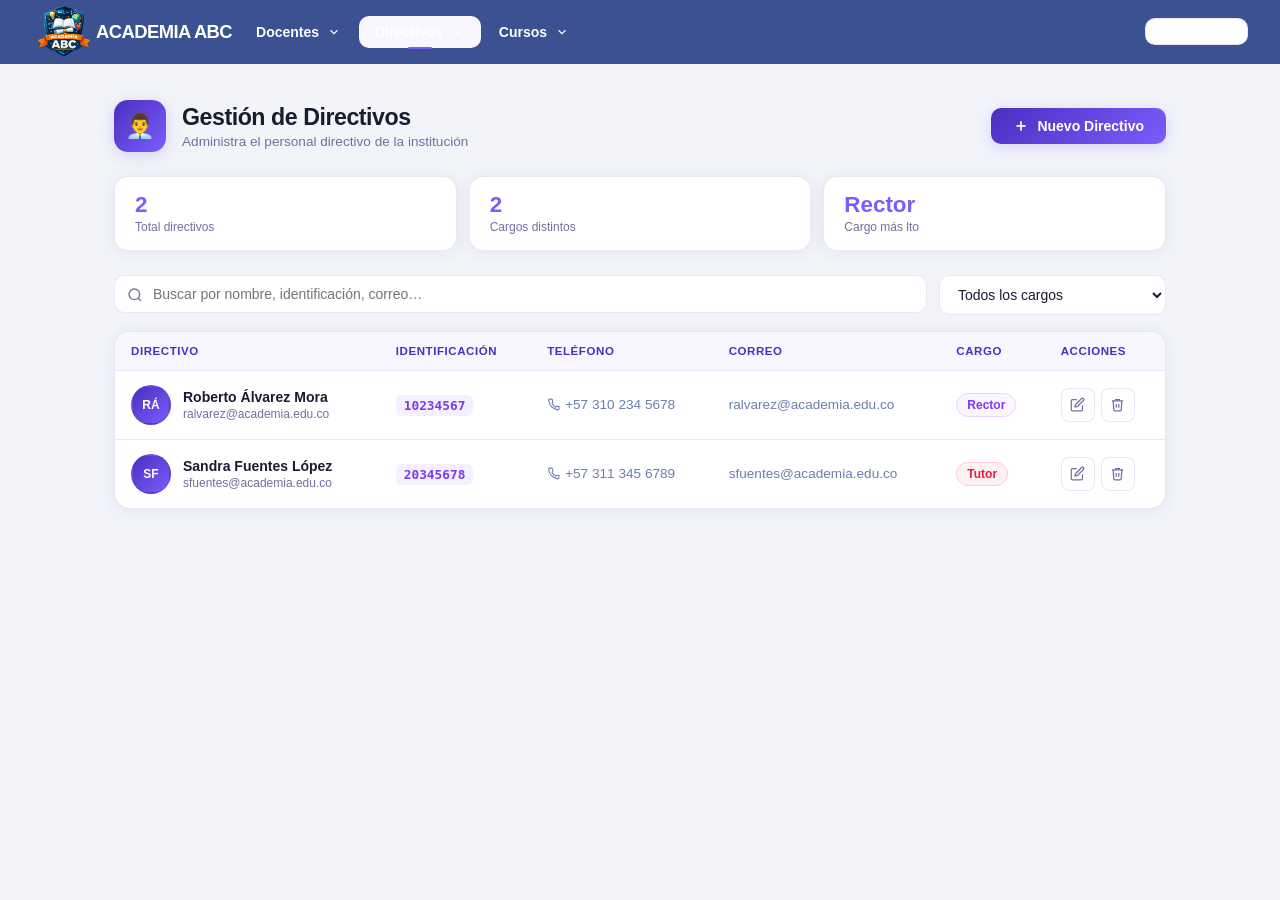
==== pages/directivos.html @ cacad622 "feat: :sparkles: Mejoras" ====
<!DOCTYPE html>
<html lang="es">
<head>
    <meta charset="UTF-8">
    <meta name="viewport" content="width=device-width, initial-scale=1.0">
    <title>Gestión de Directivos · Academia ABC</title>
    <link rel="stylesheet" href="../styles/menu.css">
    <link rel="stylesheet" href="../styles/directivos.css">
</head>
<body>

<div class="backdrop" id="backdrop"></div>

<nav>
    <a class="nav-brand" href="#">
        <img src="../media/logo.png">
        <div class="logo-icon">ACADEMIA ABC</div>
    </a>
    <div class="nav-links">
        <div class="dropdown-wrapper">
            <button class="nav-link" id="btn-docentes" onclick="toggleDropdown('docentes')">
                Docentes
                <svg class="chevron" width="14" height="14" fill="none" stroke="currentColor" stroke-width="2" viewBox="0 0 24 24"><polyline points="6 9 12 15 18 9"/></svg>
            </button>
            <div class="dropdown" id="dropdown-docentes">
                <div class="dropdown-header">Docentes</div>
                <a class="dropdown-item" href="docentes.html">
                    <div class="item-icon ic-blue">👨‍🏫</div>
                    <div><div class="item-label">Gestión docentes</div><div class="item-sub">Crear, editar, eliminar</div></div>
                </a>
            </div>
        </div>
        <div class="dropdown-wrapper">
            <button class="nav-link active" id="btn-directivos" onclick="toggleDropdown('directivos')">
                Directivos
                <svg class="chevron" width="14" height="14" fill="none" stroke="currentColor" stroke-width="2" viewBox="0 0 24 24"><polyline points="6 9 12 15 18 9"/></svg>
            </button>
            <div class="dropdown" id="dropdown-directivos">
                <div class="dropdown-header">Directivos</div>
                <a class="dropdown-item" href="directivos.html">
                    <div class="item-icon ic-purple">👨‍💼</div>
                    <div><div class="item-label">Gestión directivos</div><div class="item-sub">Crear, editar, eliminar</div></div>
                </a>
            </div>
        </div>
        <div class="dropdown-wrapper">
            <button class="nav-link" id="btn-cursos" onclick="toggleDropdown('cursos')">
                Cursos
                <svg class="chevron" width="14" height="14" fill="none" stroke="currentColor" stroke-width="2" viewBox="0 0 24 24"><polyline points="6 9 12 15 18 9"/></svg>
            </button>
            <div class="dropdown" id="dropdown-cursos">
                <div class="dropdown-header">Opciones</div>
                <a class="dropdown-item" href="#"><div class="item-icon ic-blue"></div><div><div class="item-label">Explorar cursos</div><div class="item-sub">Todos los disponibles</div></div></a>
                <a class="dropdown-item" href="#"><div class="item-icon ic-green"></div><div><div class="item-label">Matriculados</div><div class="item-sub">5 cursos activos</div></div></a>
                <a class="dropdown-item" href="#"><div class="item-icon ic-purple"></div><div><div class="item-label">Editar</div><div class="item-sub">Editor de cursos</div></div></a>
            </div>
        </div>
    </div>
    <div class="dropdown-wrapper">
        <button class="avatar-btn" id="btn-perfil" onclick="toggleDropdown('perfil')">
            <span class="avatar-name">Jhon Doe</span>
            <svg class="chevron" width="14" height="14" fill="none" stroke="currentColor" stroke-width="2" viewBox="0 0 24 24"><polyline points="6 9 12 15 18 9"/></svg>
        </button>
        <div class="dropdown dropdown-right" id="dropdown-perfil">
            <div class="dropdown-header">Mi cuenta</div>
            <a class="dropdown-item" href="perfil.html">
                <div class="item-icon ic-blue">👤</div>
                <div><div class="item-label">Mi perfil</div><div class="item-sub">Datos personales</div></div>
            </a>
            <div class="dropdown-divider"></div>
            <a class="dropdown-item" href="#"><div><div class="item-label item-danger">Cerrar sesión</div></div></a>
        </div>
    </div>
</nav>

<!-- contenido de la pagina -->
<div class="page-wrapper">

    <!-- Encabezado -->
    <div class="page-header">
        <div class="page-header-left">
            <div class="page-header-icon">👨‍💼</div>
            <div>
                <h1>Gestión de Directivos</h1>
                <p>Administra el personal directivo de la institución</p>
            </div>
        </div>
        <button class="btn-primary" onclick="openModal()">
            <svg width="16" height="16" fill="none" stroke="currentColor" stroke-width="2.5" viewBox="0 0 24 24"><line x1="12" y1="5" x2="12" y2="19"/><line x1="5" y1="12" x2="19" y2="12"/></svg>
            Nuevo Directivo
        </button>
    </div>

    <!-- estado actual -->
    <div class="stats-row">
        <div class="stat-card">
            <div class="stat-info">
                <span class="stat-value" id="stat-total">0</span>
                <span class="stat-label">Total directivos</span>
            </div>
        </div>
        <div class="stat-card">
            <div class="stat-info">
                <span class="stat-value" id="stat-cargos">0</span>
                <span class="stat-label">Cargos distintos</span>
            </div>
        </div>
        <div class="stat-card">
            <div class="stat-info">
                <span class="stat-value" id="stat-top">—</span>
                <span class="stat-label">Cargo más lto</span>
            </div>
        </div>
    </div>

    <!-- Barra de búsqueda y filtro -->
    <div class="toolbar">
        <div class="search-wrapper">
            <svg class="search-icon" width="16" height="16" fill="none" stroke="currentColor" stroke-width="2" viewBox="0 0 24 24"><circle cx="11" cy="11" r="8"/><path d="m21 21-4.35-4.35"/></svg>
            <input type="text" id="search-input" placeholder="Buscar por nombre, identificación, correo…" oninput="renderTable()">
        </div>
        <div class="filter-group">
            <select id="filter-cargo" onchange="renderTable()">
                <option value="">Todos los cargos</option>
                <option>Rector</option>
                <option>Coordinador Académico</option>
                <option>Coordinador de Convivencia</option>
                <option>Secretario Académico</option>
                <option>Tesorero</option>
                <option>Psicólogo</option>
                <option>Orientador</option>
            </select>
        </div>
    </div>

    <!-- Tabla -->
    <div class="table-card">
        <div class="table-wrapper">
            <table id="directivos-table">
                <thead>
                    <tr>
                        <th>Directivo</th>
                        <th>Identificación</th>
                        <th>Teléfono</th>
                        <th>Correo</th>
                        <th>Cargo</th>
                        <th>Acciones</th>
                    </tr>
                </thead>
                <tbody id="table-body"></tbody>
            </table>
        </div>
        <div class="table-empty" id="table-empty" style="display:none;">
            <div class="empty-icon">🔍</div>
            <p>No se encontraron directivos</p>
            <span>Intenta cambiar los filtros o agrega un nuevo directivo</span>
        </div>
    </div>

</div>

<!-- ── MODAL CREAR / EDITAR ── -->
<div class="modal-overlay" id="modal-overlay" onclick="handleOverlayClick(event)">
    <div class="modal" id="modal">
        <div class="modal-header">
            <div class="modal-title">
                <div class="modal-icon" id="modal-icon">➕</div>
                <div>
                    <h2 id="modal-heading">Nuevo Directivo</h2>
                    <p id="modal-subheading">Completa los datos para registrar un directivo</p>
                </div>
            </div>
            <button class="modal-close" onclick="closeModal()">
                <svg width="18" height="18" fill="none" stroke="currentColor" stroke-width="2.5" viewBox="0 0 24 24"><line x1="18" y1="6" x2="6" y2="18"/><line x1="6" y1="6" x2="18" y2="18"/></svg>
            </button>
        </div>

        <form id="directivo-form" onsubmit="handleSubmit(event)">
            <input type="hidden" id="edit-id">

            <!-- Preview de avatar -->
            <div class="avatar-preview-row">
                <div class="dir-avatar-lg" id="avatar-preview">
                    <span id="avatar-initials">?</span>
                </div>
                <div class="avatar-preview-info">
                    <strong id="preview-nombre">Nombre completo</strong>
                    <p id="preview-cargo">Cargo no definido</p>
                </div>
            </div>

            <div class="form-grid">
                <div class="field-group">
                    <label for="f-identificacion">Identificación <span class="required">*</span></label>
                    <div class="input-wrapper">
                        <svg class="input-icon" width="15" height="15" fill="none" stroke="currentColor" stroke-width="2" viewBox="0 0 24 24"><rect x="2" y="5" width="20" height="14" rx="2"/><path d="M8 10h.01M8 14h.01M12 10h4M12 14h4"/></svg>
                        <input type="text" id="f-identificacion" name="identificacion" placeholder="Ej: 1098765432" required>
                    </div>
                </div>
                <div class="field-group">
                    <label for="f-telefono">Teléfono <span class="required">*</span></label>
                    <div class="input-wrapper">
                        <svg class="input-icon" width="15" height="15" fill="none" stroke="currentColor" stroke-width="2" viewBox="0 0 24 24"><path d="M22 16.92v3a2 2 0 01-2.18 2A19.86 19.86 0 013.08 4.18 2 2 0 015 2h3a2 2 0 012 1.72c.13.96.36 1.9.7 2.81a2 2 0 01-.45 2.11L9.09 9.91a16 16 0 006.99 7l1.27-1.27a2 2 0 012.11-.45c.91.34 1.85.57 2.81.7A2 2 0 0122 16.92z"/></svg>
                        <input type="text" id="f-telefono" name="telefono" placeholder="Ej: +57 300 000 0000" required>
                    </div>
                </div>
                <div class="field-group">
                    <label for="f-nombres">Nombres <span class="required">*</span></label>
                    <div class="input-wrapper">
                        <svg class="input-icon" width="15" height="15" fill="none" stroke="currentColor" stroke-width="2" viewBox="0 0 24 24"><circle cx="12" cy="8" r="4"/><path d="M4 20c0-4 3.6-7 8-7s8 3 8 7"/></svg>
                        <input type="text" id="f-nombres" name="nombres" placeholder="Ej: Carlos Andrés" required oninput="updatePreview()">
                    </div>
                </div>
                <div class="field-group">
                    <label for="f-apellidos">Apellidos <span class="required">*</span></label>
                    <div class="input-wrapper">
                        <svg class="input-icon" width="15" height="15" fill="none" stroke="currentColor" stroke-width="2" viewBox="0 0 24 24"><circle cx="12" cy="8" r="4"/><path d="M4 20c0-4 3.6-7 8-7s8 3 8 7"/></svg>
                        <input type="text" id="f-apellidos" name="apellidos" placeholder="Ej: Mejía Vargas" required oninput="updatePreview()">
                    </div>
                </div>
                <div class="field-group field-full">
                    <label for="f-email">Correo electrónico <span class="required">*</span></label>
                    <div class="input-wrapper">
                        <svg class="input-icon" width="15" height="15" fill="none" stroke="currentColor" stroke-width="2" viewBox="0 0 24 24"><rect x="2" y="4" width="20" height="16" rx="2"/><path d="m2 7 10 7 10-7"/></svg>
                        <input type="email" id="f-email" name="email" placeholder="Ej: directivo@academia.edu.co" required>
                    </div>
                </div>
                <div class="field-group field-full">
                    <label for="f-cargo">Cargo <span class="required">*</span></label>
                    <div class="input-wrapper">
                        <svg class="input-icon" width="15" height="15" fill="none" stroke="currentColor" stroke-width="2" viewBox="0 0 24 24"><rect x="2" y="7" width="20" height="14" rx="2"/><path d="M16 7V5a2 2 0 00-2-2h-4a2 2 0 00-2 2v2"/></svg>
                        <select id="f-cargo" name="cargo" required onchange="updatePreview()">
                            <option value="">Selecciona un cargo</option>
                            <option>Rector</option>
                            <option>Fundador</option>
                            <option>Lider de area</option>
                            <option>Psicólogo</option>
                            <option>Tutor</option>
                        </select>
                    </div>
                </div>
            </div>

            <div class="modal-actions">
                <button type="button" class="btn-secondary" onclick="closeModal()">Cancelar</button>
                <button type="submit" class="btn-primary">
                    <svg width="15" height="15" fill="none" stroke="currentColor" stroke-width="2.5" viewBox="0 0 24 24"><polyline points="20 6 9 17 4 12"/></svg>
                    <span id="submit-label">Guardar directivo</span>
                </button>
            </div>
        </form>
    </div>
</div>

<div class="modal-overlay" id="confirm-overlay" onclick="handleConfirmOverlay(event)">
    <div class="modal modal-sm">
        <div class="confirm-icon">🗑️</div>
        <h3>¿Eliminar directivo?</h3>
        <p id="confirm-text">Esta acción no se puede deshacer.</p>
        <div class="modal-actions" style="justify-content:center; padding:0;">
            <button class="btn-secondary" onclick="closeConfirm()">Cancelar</button>
            <button class="btn-danger" id="confirm-delete-btn">Eliminar</button>
        </div>
    </div>
</div>

<div class="toast" id="toast"></div>

<script src="../scripts/directivos.js"></script>
</body>
</html>
---- styles/menu.css ----
*, *::before, *::after { box-sizing: border-box; margin: 0; padding: 0; }

:root {
  --bg: #f4f5f8;
  --surface: #3858ad;
  --surface2: #2a459c;
  --border: rgba(0, 0, 0, 0.07);
  --accent: #000000;
  --accent2: #5b5fe8;
  --green: #22d99b;
  --text: #000000;
  --muted: #000000;
  --radius: 14px;
}

body {
  font-family: 'DM Sans', sans-serif;
  background: var(--bg);
  color: var(--text);
  min-height: 100vh;
  overflow-x: hidden;
  font-weight: bold;
}

/* ── NAV ── */
nav {
  position: fixed;
  top: 0; left: 0; right: 0;
  z-index: 100;
  background: rgba(28, 52, 126, 0.85);
  backdrop-filter: blur(20px) saturate(1.4);
  border-bottom: 1px solid var(--border);
  height: 64px;
  display: flex;
  align-items: center;
  padding: 0 32px;
  gap: 8px;

}

.nav-brand {
  font-family: 'Sora', sans-serif;
  font-weight: 700;
  font-size: 1.15rem;
  letter-spacing: -0.03em;
  margin-right: 24px;
  margin: 0;
  padding: 0;
  display: flex;
  align-items: center;
  text-decoration: none;
  color: white;
  height: 32px;
}

.logo-icon{
    font-family: 'Sora', sans-serif;
    font-weight: 700;
    font-size: 1.15rem;
    letter-spacing: -0.03em;
    margin-right: 24px;
    margin: 0;
    padding: 0;
    display: flex;
    align-items: center;
    text-decoration: none;
    color: white;
    height: 32px;
}


img{
    margin: 0;
    width: 64px; 
    height: 64px;
}

.nav-links {
  display: flex;
  align-items: center;
  gap: 2px;
  flex: 1;
  
}

.nav-link {
  position: relative;
  display: flex;
  align-items: center;
  gap: 8px;
  padding: 8px 16px;
  border-radius: 10px;
  color: white;
  font-size: 0.875rem;
  font-weight: 500;
  cursor: pointer;
  transition: color 0.2s, background 0.2s;
  border: none;
  background: transparent;
  font-family: inherit;
  font-weight: bold;
  white-space: nowrap;
  text-decoration: none;
}

.nav-link svg { flex-shrink: 0; transition: transform 0.2s; }
.nav-link:hover {   color: white;; background: var(--surface2); }
.nav-link.active {   color: white;; background: var(--surface2); }

.nav-link.active::after {
  content: '';
  position: absolute;
  bottom: -1px; left: 50%; transform: translateX(-50%);
  width: 24px; height: 2px;
  background: var(--accent);
  border-radius: 2px;
}

.nav-link .chevron {
  width: 14px; height: 14px;
  transition: transform 0.25s cubic-bezier(.4,0,.2,1);
}
.nav-link.open .chevron { transform: rotate(180deg); }

/* ── DROPDOWN ── */
.dropdown-wrapper {
  position: relative;

}

.dropdown {
  position: absolute;
  top: calc(100% + 12px);
  left: 50%;
  transform: translateX(-50%) translateY(-8px);
  width: 260px;
  background: var(--surface);
  border: 1px solid var(--border);
  border-radius: var(--radius);
  padding: 8px;
  opacity: 0;
  pointer-events: none;
  transition: opacity 0.2s, transform 0.2s cubic-bezier(.4,0,.2,1);
  box-shadow: 0 24px 60px rgba(0,0,0,0.5);
}

.dropdown.dropdown-right {
  left: auto;
  right: 0;
  transform: translateY(-8px);
}

.dropdown.open {
  opacity: 1;
  pointer-events: all;
  transform: translateX(-50%) translateY(0);
}

.dropdown.dropdown-right.open {
  transform: translateY(0);
}

.dropdown-header {
  font-family: 'Sora', sans-serif;
  font-size: 0.65rem;
  font-weight: 600;
  text-transform: uppercase;
  letter-spacing: 0.1em;
  color: white;
  padding: 6px 12px 4px;
}

.dropdown-item {
  display: flex;
  align-items: center;
  gap: 12px;
  padding: 10px 12px;
  border-radius: 9px;
  cursor: pointer;
  transition: background 0.15s;
  text-decoration: none;
  color: white;
}

.dropdown-item:hover { background: var(--surface2); }

.dropdown-item .item-icon {
  width: 34px; height: 34px;
  border-radius: 9px;
  display: flex; align-items: center; justify-content: center;
  font-size: 1rem;
  flex-shrink: 0;
}

.dropdown-item .item-label { font-size: 0.875rem; font-weight: 500; }
.dropdown-item .item-sub { font-size: 0.75rem;   color: white; margin-top: 1px; }
.dropdown-item .item-danger { color: #ff7070; }

.dropdown-divider { height: 1px; background: var(--border); margin: 6px 0; }

/* Icon background colors */
.ic-blue   { background: rgba(61,142,248,0.15);    color: white;; }
.ic-green  { background: rgba(34,217,155,0.15);  color: var(--green); }
.ic-purple { background: rgba(91,95,232,0.15);   color: #8b8ff0; }
.ic-orange { background: rgba(255,165,50,0.15);  color: #ffa632; }
.ic-red    { background: rgba(255,80,80,0.12);   color: #ff5050; }

/* ── RIGHT SIDE NAV ── */
.nav-right {
  display: flex;
  align-items: center;
  gap: 8px;
  margin-left: auto;
}

.nav-icon-btn {
  width: 38px; height: 38px;
  border-radius: 10px;
  border: 1px solid var(--border);
  background: var(--surface);
  color: white;
  display: flex; align-items: center; justify-content: center;
  cursor: pointer;
  transition: color 0.2s, background 0.2s, border-color 0.2s;
  position: relative;
}

.nav-icon-btn:hover {
  color: white;
  background: var(--surface2);
  border-color: rgba(255,255,255,0.12);
}

.nav-icon-btn .badge {
  position: absolute; top: 6px; right: 6px;
  width: 7px; height: 7px;
  background: var(--accent);
  border-radius: 50%;
  border: 1.5px solid var(--bg);
}

.avatar-btn {
  display: flex; align-items: center; gap: 10px;
  padding: 5px 12px 5px 5px;
  border-radius: 10px;
  border: 1px solid var(--border);
  background: var(--surface);
  cursor: pointer;
  transition: background 0.2s, border-color 0.2s;
  color: white;
  
}

.avatar-btn:hover {
  background: var(--surface2);
  border-color: rgba(255,255,255,0.12);
}

.avatar {
  width: 30px; height: 30px;
  border-radius: 8px;
  background: linear-gradient(135deg, var(--accent), var(--accent2));
  display: flex; align-items: center; justify-content: center;
  font-family: 'Sora', sans-serif;
  font-weight: 700;
  font-size: 0.7rem;
  color: #fff;
  
}

.avatar-name { font-size: 0.82rem;   font-weight: bold; }

.avatar-btn .chevron {
  width: 14px; height: 14px;
  transition: transform 0.25s cubic-bezier(.4,0,.2,1);
}
.avatar-btn.open .chevron { transform: rotate(180deg); }

/* ── MAIN CONTENT ── */
main {
  padding-top: 64px;
  min-height: 100vh;
  display: flex;
  flex-direction: column;
  align-items: center;
  justify-content: center;
  gap: 20px;
}

.hero {
  text-align: center;
  padding: 60px 24px;
  max-width: 600px;
}

.hero h1 {
  font-family: 'Sora', sans-serif;
  font-size: clamp(2rem, 5vw, 3rem);
  font-weight: 700;
  letter-spacing: -0.04em;
  line-height: 1.15;
  margin-bottom: 16px;
}

.hero h1 span { color: var(--accent); }
.hero p { color: var(--muted); font-size: 1rem; line-height: 1.7; }

.cards {
  display: flex; gap: 16px; flex-wrap: wrap; justify-content: center;
  padding: 0 24px;
}

.card {
  background: var(--surface);
  border: 1px solid var(--border);
  border-radius: var(--radius);
  padding: 24px;
  width: 200px;
  text-align: center;
  transition: transform 0.2s, border-color 0.2s;
}

.card:hover {
  transform: translateY(-4px);
  border-color: rgba(61,142,248,0.3);
}

.card .card-icon { font-size: 2rem; margin-bottom: 12px; }
.card .card-label { font-size: 0.82rem; color: var(--muted); margin-bottom: 4px; }
.card .card-value {
  font-family: 'Sora', sans-serif;
  font-size: 1.6rem;
  font-weight: 700;
  color: var(--accent);
}

/* Backdrop */
.backdrop {
  position: fixed; inset: 0; z-index: 99;
  display: none;
}
.backdrop.active { display: block; }
/* ── TARJETA BIENVENIDA ── */
.welcome-card {
  display: flex;
  align-items: center;
  gap: 20px;
  background: var(--surface);
  border: 1px solid rgba(255,255,255,0.12);
  border-radius: var(--radius);
  padding: 24px 32px;
  max-width: 560px;
  width: 100%;
  box-shadow: 0 8px 32px rgba(28,52,126,0.25);
  transition: transform 0.2s, box-shadow 0.2s;
}

.welcome-card:hover {
  transform: translateY(-3px);
  box-shadow: 0 14px 40px rgba(28,52,126,0.35);
}

.welcome-card-icon {
  font-size: 2.4rem;
  flex-shrink: 0;
}

.welcome-card-body h2 {
  font-family: 'Sora', sans-serif;
  font-size: 1rem;
  font-weight: 700;
  color: white;
  line-height: 1.4;
  margin-bottom: 6px;
}

.welcome-card-body h2 span {
  color: #a5c0ff;
}

.welcome-card-body p {
  font-size: 0.85rem;
  color: rgba(255,255,255,0.65);
  font-weight: 400;
  margin: 0;
}

.welcome-card-body p b {
  color: #a5c0ff;
  font-weight: 700;
}
---- styles/directivos.css ----
:root {
    --primary:        #1C3480;
    --primary-light:  #3858ad;
    --primary-lighter:#eef1fb;
    --accent:         #7C5CFC;
    --accent-dark:    #4a2fc0;
    --accent-glow:    rgba(124,92,252,0.22);
    --danger:         #ef4444;
    --danger-light:   #fef2f2;
    --danger-glow:    rgba(239,68,68,0.2);
    --bg:             #f2f4fa;
    --surface:        #ffffff;
    --surface2:       #f8f7ff;
    --border:         rgba(90,70,180,0.12);
    --border-focus:   #7C5CFC;
    --text:           #1a1a30;
    --text-muted:     #7070a0;
    --radius:         16px;
    --shadow:         0 2px 16px rgba(60,40,140,0.08);
    --shadow-lg:      0 8px 40px rgba(60,40,140,0.14);
}

body {
    font-family: 'DM Sans', 'Segoe UI', sans-serif;
    background: var(--bg);
    color: var(--text);
    margin: 0;
    padding: 0;
    padding-top: 64px;
    font-weight: 400;
}

* { box-sizing: border-box; }

/* la pagina en si*/
.page-wrapper {
    max-width: 1100px;
    margin: 0 auto;
    padding: 36px 24px 64px;
}

/* el encabezado  */
.page-header {
    display: flex;
    align-items: center;
    justify-content: space-between;
    margin-bottom: 24px;
    gap: 16px;
    flex-wrap: wrap;
}

.page-header-left { display: flex; align-items: center; gap: 16px; }

.page-header-icon {
    width: 52px;
    height: 52px;
    border-radius: 14px;
    background: linear-gradient(135deg, var(--accent-dark) 0%, var(--accent) 100%);
    display: flex;
    align-items: center;
    justify-content: center;
    font-size: 1.5rem;
    box-shadow: 0 4px 16px var(--accent-glow);
    flex-shrink: 0;
}

.page-header h1 {
    font-family: 'Sora', sans-serif;
    font-size: 1.45rem;
    font-weight: 700;
    color: var(--text);
    margin: 0 0 3px;
    letter-spacing: -0.02em;
}

.page-header p { color: var(--text-muted); font-size: 0.85rem; margin: 0; }

/* el diseño de los estatus */
.stats-row {
    display: grid;
    grid-template-columns: repeat(3, 1fr);
    gap: 12px;
    margin-bottom: 24px;
}

.stat-card {
    background: var(--surface);
    border: 1px solid var(--border);
    border-radius: 14px;
    padding: 16px 20px;
    display: flex;
    align-items: center;
    gap: 14px;
    box-shadow: var(--shadow);
    transition: transform 0.2s, box-shadow 0.2s;
}

.stat-card:hover { transform: translateY(-2px); box-shadow: var(--shadow-lg); }
.stat-icon  { font-size: 1.5rem; flex-shrink: 0; }
.stat-info  { display: flex; flex-direction: column; }

.stat-value {
    font-family: 'Sora', sans-serif;
    font-size: 1.4rem;
    font-weight: 700;
    color: var(--accent);
    line-height: 1.1;
}

.stat-label { font-size: 0.75rem; color: var(--text-muted); font-weight: 500; margin-top: 2px; }

/* barrita de herramientas */
.toolbar { display: flex; gap: 12px; margin-bottom: 16px; flex-wrap: wrap; }

.search-wrapper { position: relative; flex: 1; min-width: 200px; }

.search-icon {
    position: absolute;
    left: 13px;
    top: 50%;
    transform: translateY(-50%);
    color: var(--text-muted);
    pointer-events: none;
}

.search-wrapper input {
    width: 100%;
    padding: 10px 14px 10px 38px;
    border: 1.5px solid var(--border);
    border-radius: 10px;
    background: var(--surface);
    color: var(--text);
    font-family: 'DM Sans', sans-serif;
    font-size: 0.875rem;
    outline: none;
    transition: border-color 0.2s, box-shadow 0.2s;
}

.search-wrapper input:focus {
    border-color: var(--border-focus);
    box-shadow: 0 0 0 3px var(--accent-glow);
}

.filter-group select {
    padding: 10px 14px;
    border: 1.5px solid var(--border);
    border-radius: 10px;
    background: var(--surface);
    color: var(--text);
    font-family: 'DM Sans', sans-serif;
    font-size: 0.875rem;
    font-weight: 500;
    cursor: pointer;
    outline: none;
    min-width: 200px;
    transition: border-color 0.2s, box-shadow 0.2s;
}

.filter-group select:focus {
    border-color: var(--border-focus);
    box-shadow: 0 0 0 3px var(--accent-glow);
}

/* tabla diseño */
.table-card {
    background: var(--surface);
    border: 1px solid var(--border);
    border-radius: var(--radius);
    box-shadow: var(--shadow);
    overflow: hidden;
}

.table-wrapper { overflow-x: auto; }

table { width: 100%; border-collapse: collapse; font-size: 0.875rem; }

thead tr { background: var(--surface2); border-bottom: 1.5px solid var(--border); }

thead th {
    padding: 13px 16px;
    text-align: left;
    font-size: 0.72rem;
    font-weight: 700;
    color: var(--accent-dark);
    text-transform: uppercase;
    letter-spacing: 0.05em;
    white-space: nowrap;
}

tbody tr { border-bottom: 1px solid var(--border); transition: background 0.15s; }
tbody tr:last-child { border-bottom: none; }
tbody tr:hover { background: var(--surface2); }
tbody td { padding: 14px 16px; color: var(--text); vertical-align: middle; }

/* avatar de los directivos*/
.dir-cell { display: flex; align-items: center; gap: 12px; }

.dir-avatar {
    width: 40px;
    height: 40px;
    border-radius: 50%;
    background: linear-gradient(135deg, var(--accent-dark) 0%, var(--accent) 100%);
    display: flex;
    align-items: center;
    justify-content: center;
    font-family: 'Sora', sans-serif;
    font-size: 0.75rem;
    font-weight: 700;
    color: white;
    flex-shrink: 0;
    border: 2px solid var(--border);
}

.dir-nombre { font-weight: 600; color: var(--text); line-height: 1.2; }
.dir-sub    { font-size: 0.75rem; color: var(--text-muted); font-weight: 400; margin-top: 1px; }

/* los colores que representan el cargo que se tiene */
.cargo-badge {
    display: inline-flex;
    align-items: center;
    padding: 4px 10px;
    border-radius: 99px;
    font-size: 0.75rem;
    font-weight: 600;
    white-space: nowrap;
}

.cargo-Rector                     { background: #faf5ff; color: #7c3aed; border: 1px solid #e9d5ff; }
.cargo-Fundador      { background: #eff6ff; color: #2563eb; border: 1px solid #bfdbfe; }
.cargo-Lider-de-area{ background: #fff7ed; color: #ea580c; border: 1px solid #fed7aa; }
.cargo-Psicólogo                  { background: #fdf4ff; color: #a21caf; border: 1px solid #f0abfc; }
.cargo-Tutor                   { background: #fff1f2; color: #e11d48; border: 1px solid #fecdd3; }
.cargo-default                    { background: #f5f0ff; color: #7c3aed; border: 1px solid #e9d5ff; }

/* diseño y color de los BUTTons */
.actions-cell { display: flex; gap: 6px; align-items: center; }

.btn-icon {
    width: 34px;
    height: 34px;
    border-radius: 8px;
    border: 1.5px solid var(--border);
    background: white;
    display: flex;
    align-items: center;
    justify-content: center;
    cursor: pointer;
    transition: background 0.15s, border-color 0.15s, transform 0.1s;
    color: var(--text-muted);
}

.btn-icon:hover { transform: translateY(-1px); }
.btn-icon.edit:hover   { background: var(--surface2); border-color: var(--accent); color: var(--accent); }
.btn-icon.delete:hover { background: var(--danger-light); border-color: var(--danger); color: var(--danger); }

/* ── ESTADO VACÍO ── */
.table-empty { padding: 60px 24px; text-align: center; }
.empty-icon  { font-size: 2.5rem; margin-bottom: 12px; }
.table-empty p { font-family: 'Sora', sans-serif; font-weight: 600; font-size: 1rem; color: var(--text); margin: 0 0 6px; }
.table-empty span { font-size: 0.85rem; color: var(--text-muted); }

/* ── BOTONES ── */
.btn-primary {
    display: inline-flex;
    align-items: center;
    gap: 8px;
    padding: 10px 22px;
    border-radius: 10px;
    border: none;
    background: linear-gradient(135deg, var(--accent-dark) 0%, var(--accent) 100%);
    color: white;
    font-family: 'DM Sans', sans-serif;
    font-size: 0.875rem;
    font-weight: 700;
    cursor: pointer;
    box-shadow: 0 4px 16px var(--accent-glow);
    transition: transform 0.15s, box-shadow 0.15s;
    white-space: nowrap;
}

.btn-primary:hover  { transform: translateY(-1px); box-shadow: 0 8px 24px var(--accent-glow); }
.btn-primary:active { transform: translateY(0); }

.btn-secondary {
    padding: 10px 22px;
    border-radius: 10px;
    border: 1.5px solid var(--border);
    background: white;
    color: var(--text-muted);
    font-family: 'DM Sans', sans-serif;
    font-size: 0.875rem;
    font-weight: 600;
    cursor: pointer;
    transition: background 0.2s, border-color 0.2s, color 0.2s;
}

.btn-secondary:hover { background: var(--surface2); border-color: var(--accent); color: var(--accent); }

.btn-danger {
    padding: 10px 22px;
    border-radius: 10px;
    border: none;
    background: var(--danger);
    color: white;
    font-family: 'DM Sans', sans-serif;
    font-size: 0.875rem;
    font-weight: 700;
    cursor: pointer;
    box-shadow: 0 4px 16px var(--danger-glow);
    transition: transform 0.15s, background 0.15s;
}

.btn-danger:hover { transform: translateY(-1px); background: #dc2626; }

/* ── MODAL ── */
.modal-overlay {
    position: fixed;
    inset: 0;
    background: rgba(10,8,40,0.55);
    backdrop-filter: blur(4px);
    z-index: 200;
    display: flex;
    align-items: center;
    justify-content: center;
    padding: 20px;
    opacity: 0;
    pointer-events: none;
    transition: opacity 0.25s;
}

.modal-overlay.open { opacity: 1; pointer-events: all; }

.modal {
    background: white;
    border-radius: var(--radius);
    box-shadow: 0 24px 80px rgba(10,8,40,0.28);
    width: 100%;
    max-width: 560px;
    max-height: 90vh;
    overflow-y: auto;
    transform: translateY(16px) scale(0.98);
    transition: transform 0.25s cubic-bezier(.4,0,.2,1);
}

.modal-overlay.open .modal { transform: translateY(0) scale(1); }

.modal-sm { max-width: 380px; padding: 32px 28px 28px; text-align: center; }
.modal-sm h3 { font-family: 'Sora', sans-serif; font-size: 1.1rem; font-weight: 700; color: var(--text); margin: 12px 0 8px; }
.modal-sm p  { color: var(--text-muted); font-size: 0.875rem; margin: 0 0 24px; }
.confirm-icon { font-size: 2.5rem; }

.modal-header {
    display: flex;
    align-items: center;
    justify-content: space-between;
    padding: 24px 28px 0;
    margin-bottom: 20px;
}

.modal-title { display: flex; align-items: center; gap: 14px; }

.modal-icon {
    width: 44px;
    height: 44px;
    border-radius: 12px;
    background: rgba(124,92,252,0.1);
    border: 1px solid rgba(124,92,252,0.2);
    display: flex;
    align-items: center;
    justify-content: center;
    font-size: 1.25rem;
    flex-shrink: 0;
}

.modal-header h2 { font-family: 'Sora', sans-serif; font-size: 1.05rem; font-weight: 700; color: var(--text); margin: 0 0 2px; }
.modal-header p  { font-size: 0.78rem; color: var(--text-muted); margin: 0; font-weight: 400; }

.modal-close {
    width: 34px;
    height: 34px;
    border-radius: 8px;
    border: 1.5px solid var(--border);
    background: white;
    display: flex;
    align-items: center;
    justify-content: center;
    cursor: pointer;
    color: var(--text-muted);
    transition: background 0.15s, color 0.15s;
    flex-shrink: 0;
}

.modal-close:hover { background: var(--danger-light); color: var(--danger); }

/* Avatar preview en modal */
.avatar-preview-row {
    display: flex;
    align-items: center;
    gap: 16px;
    padding: 0 28px 18px;
    border-bottom: 1px solid var(--border);
    margin-bottom: 20px;
}

.dir-avatar-lg {
    width: 60px;
    height: 60px;
    border-radius: 50%;
    background: linear-gradient(135deg, var(--accent-dark) 0%, var(--accent) 100%);
    display: flex;
    align-items: center;
    justify-content: center;
    font-family: 'Sora', sans-serif;
    font-size: 1.2rem;
    font-weight: 700;
    color: white;
    flex-shrink: 0;
    border: 3px solid rgba(124,92,252,0.2);
    box-shadow: 0 4px 16px var(--accent-glow);
}

.avatar-preview-info strong { display: block; font-size: 0.95rem; font-weight: 700; color: var(--text); margin-bottom: 3px; }
.avatar-preview-info p      { font-size: 0.8rem; color: var(--text-muted); margin: 0; font-weight: 400; }

/* Formulario */
form { padding: 0 28px; }

.form-grid { display: grid; grid-template-columns: 1fr 1fr; gap: 14px; }
.field-full { grid-column: 1 / -1; }
.field-group { display: flex; flex-direction: column; gap: 6px; }

.field-group label {
    font-size: 0.75rem;
    font-weight: 700;
    color: var(--text-muted);
    text-transform: uppercase;
    letter-spacing: 0.04em;
}

.required { color: var(--danger); }
.input-wrapper { position: relative; }

.input-icon {
    position: absolute;
    left: 11px;
    top: 50%;
    transform: translateY(-50%);
    color: var(--text-muted);
    pointer-events: none;
}

.input-wrapper input,
.input-wrapper select {
    width: 100%;
    padding: 10px 12px 10px 34px;
    border: 1.5px solid var(--border);
    border-radius: 10px;
    background: var(--surface2);
    color: var(--text);
    font-family: 'DM Sans', sans-serif;
    font-size: 0.875rem;
    font-weight: 500;
    outline: none;
    transition: border-color 0.2s, box-shadow 0.2s, background 0.2s;
    -webkit-appearance: none;
}

.input-wrapper input::placeholder { color: #b0b8d0; font-weight: 400; }

.input-wrapper input:focus,
.input-wrapper select:focus {
    border-color: var(--border-focus);
    background: white;
    box-shadow: 0 0 0 3px var(--accent-glow);
}

.modal-actions { display: flex; justify-content: flex-end; gap: 10px; padding: 20px 0 28px; }

/* ── TOAST ── */
.toast {
    position: fixed;
    bottom: 28px;
    right: 28px;
    padding: 12px 18px;
    border-radius: 12px;
    font-size: 0.875rem;
    font-weight: 600;
    display: flex;
    align-items: center;
    gap: 8px;
    box-shadow: 0 8px 32px rgba(0,0,0,0.18);
    opacity: 0;
    transform: translateY(12px);
    pointer-events: none;
    transition: opacity 0.3s, transform 0.3s;
    z-index: 9999;
    max-width: 320px;
}

.toast.show    { opacity: 1; transform: translateY(0); }
.toast.success { background: linear-gradient(135deg, var(--accent-dark), var(--accent)); color: white; }
.toast.error   { background: var(--danger); color: white; }

/*el responsive para que se adaapte a cambios que se hagan en la pagina */
@media (max-width: 768px) {
    .page-wrapper   { padding: 20px 14px 48px; }
    .stats-row      { grid-template-columns: 1fr 1fr; }
    .form-grid      { grid-template-columns: 1fr; }
    .field-full     { grid-column: 1; }
    .page-header    { flex-direction: column; align-items: flex-start; }
    .toolbar        { flex-direction: column; }
    .filter-group select { width: 100%; }
    form            { padding: 0 16px; }
    .modal-header   { padding: 20px 16px 0; }
    .avatar-preview-row { padding: 0 16px 16px; }
}
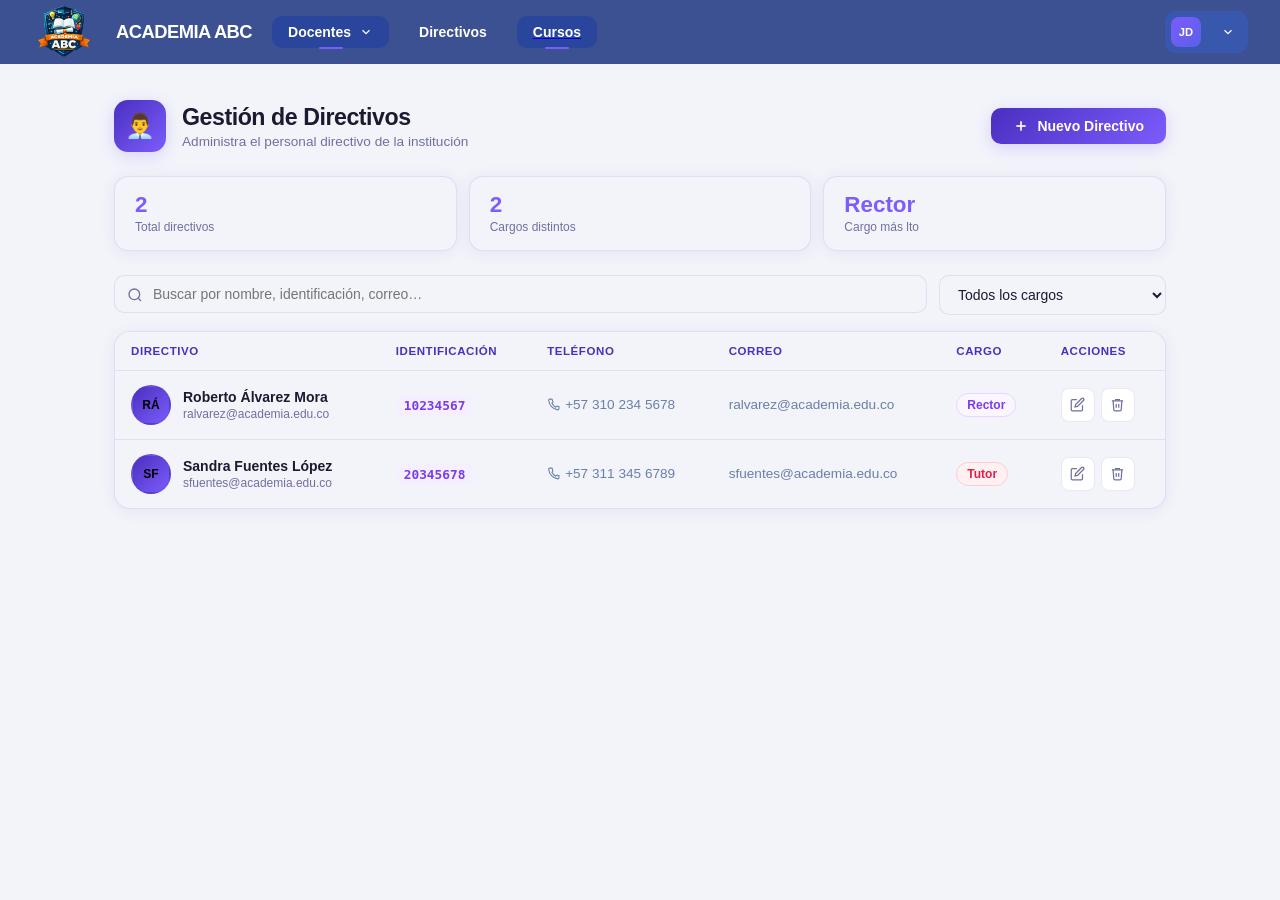
==== commit ab1ede4e: "feat: :sparkles: Se mejoro la logica final" ====
--- a/pages/directivos.html
+++ b/pages/directivos.html
@@ -12,66 +12,59 @@
 <div class="backdrop" id="backdrop"></div>
 
 <nav>
-    <a class="nav-brand" href="#">
-        <img src="../media/logo.png">
-        <div class="logo-icon">ACADEMIA ABC</div>
-    </a>
-    <div class="nav-links">
-        <div class="dropdown-wrapper">
-            <button class="nav-link" id="btn-docentes" onclick="toggleDropdown('docentes')">
-                Docentes
-                <svg class="chevron" width="14" height="14" fill="none" stroke="currentColor" stroke-width="2" viewBox="0 0 24 24"><polyline points="6 9 12 15 18 9"/></svg>
-            </button>
-            <div class="dropdown" id="dropdown-docentes">
-                <div class="dropdown-header">Docentes</div>
-                <a class="dropdown-item" href="docentes.html">
-                    <div class="item-icon ic-blue">👨‍🏫</div>
-                    <div><div class="item-label">Gestión docentes</div><div class="item-sub">Crear, editar, eliminar</div></div>
-                </a>
-            </div>
-        </div>
-        <div class="dropdown-wrapper">
-            <button class="nav-link active" id="btn-directivos" onclick="toggleDropdown('directivos')">
-                Directivos
-                <svg class="chevron" width="14" height="14" fill="none" stroke="currentColor" stroke-width="2" viewBox="0 0 24 24"><polyline points="6 9 12 15 18 9"/></svg>
-            </button>
-            <div class="dropdown" id="dropdown-directivos">
-                <div class="dropdown-header">Directivos</div>
-                <a class="dropdown-item" href="directivos.html">
-                    <div class="item-icon ic-purple">👨‍💼</div>
-                    <div><div class="item-label">Gestión directivos</div><div class="item-sub">Crear, editar, eliminar</div></div>
-                </a>
-            </div>
-        </div>
-        <div class="dropdown-wrapper">
-            <button class="nav-link" id="btn-cursos" onclick="toggleDropdown('cursos')">
+  <a class="nav-brand" href="/pages/menu.html">
+      <img src="../media/logo.png">
+      <div class="logo-icon"><a class="dropdown-item" href="../pages/menu.html">ACADEMIA ABC</a></div>
+  </a>
+  <div class="nav-links">
+      <div class="dropdown-wrapper">
+          <button class="nav-link active" id="btn-docentes" onclick="toggleDropdown('docentes')">
+              Docentes
+              <svg class="chevron" width="14" height="14" fill="none" stroke="currentColor" stroke-width="2" viewBox="0 0 24 24"><polyline points="6 9 12 15 18 9"/></svg>
+          </button>
+          <div class="dropdown" id="dropdown-docentes">
+              <div class="dropdown-header">Docentes</div>
+              <a class="dropdown-item" href="../pages/docentes.html">
+                  <div><div class="item-label">Gestión docentes</div><div class="item-sub">Crear, editar, eliminar</div></div>
+              </a>
+          </div>
+      </div>
+      <div class="dropdown-wrapper">
+          <button class="nav-link" id="btn-directivos" onclick="toggleDropdown('directivos')"><a class="dropdown-item" href="../pages/directivos.html">Directivos</a></button>
+      </div>
+      <div class="dropdown-wrapper">
+          <a href="/pages/cursos.html">
+              <button class="nav-link active" id="btn-cursos" onclick="toggleDropdown('cursos')">
                 Cursos
-                <svg class="chevron" width="14" height="14" fill="none" stroke="currentColor" stroke-width="2" viewBox="0 0 24 24"><polyline points="6 9 12 15 18 9"/></svg>
-            </button>
-            <div class="dropdown" id="dropdown-cursos">
-                <div class="dropdown-header">Opciones</div>
-                <a class="dropdown-item" href="#"><div class="item-icon ic-blue"></div><div><div class="item-label">Explorar cursos</div><div class="item-sub">Todos los disponibles</div></div></a>
-                <a class="dropdown-item" href="#"><div class="item-icon ic-green"></div><div><div class="item-label">Matriculados</div><div class="item-sub">5 cursos activos</div></div></a>
-                <a class="dropdown-item" href="#"><div class="item-icon ic-purple"></div><div><div class="item-label">Editar</div><div class="item-sub">Editor de cursos</div></div></a>
-            </div>
-        </div>
-    </div>
-    <div class="dropdown-wrapper">
-        <button class="avatar-btn" id="btn-perfil" onclick="toggleDropdown('perfil')">
-            <span class="avatar-name">Jhon Doe</span>
-            <svg class="chevron" width="14" height="14" fill="none" stroke="currentColor" stroke-width="2" viewBox="0 0 24 24"><polyline points="6 9 12 15 18 9"/></svg>
-        </button>
-        <div class="dropdown dropdown-right" id="dropdown-perfil">
-            <div class="dropdown-header">Mi cuenta</div>
-            <a class="dropdown-item" href="perfil.html">
-                <div class="item-icon ic-blue">👤</div>
-                <div><div class="item-label">Mi perfil</div><div class="item-sub">Datos personales</div></div>
+              </button>
             </a>
-            <div class="dropdown-divider"></div>
-            <a class="dropdown-item" href="#"><div><div class="item-label item-danger">Cerrar sesión</div></div></a>
-        </div>
-    </div>
+          <div class="dropdown" id="dropdown-cursos">
+              <div class="dropdown-header">Opciones</div>
+              <a class="dropdown-item" href="#"><div class="item-icon ic-blue">📚</div><div><div class="item-label">Explorar cursos</div><div class="item-sub">Todos los disponibles</div></div></a>
+              <a class="dropdown-item" href="#"><div class="item-icon ic-green">✅</div><div><div class="item-label">Matriculados</div><div class="item-sub">5 cursos activos</div></div></a>
+              <a class="dropdown-item" href="#"><div class="item-icon ic-purple">✏️</div><div><div class="item-label">Editar</div><div class="item-sub">Editor de cursos</div></div></a>
+          </div>
+      </div>
+  </div>
+  <div class="dropdown-wrapper">
+      <button class="avatar-btn" id="btn-perfil" onclick="toggleDropdown('perfil')">
+          <div class="avatar">JD</div>
+          <span id="avatar-name" class="avatar-name"></span>
+          <svg class="chevron" width="14" height="14" fill="none" stroke="currentColor" stroke-width="2" viewBox="0 0 24 24"><polyline points="6 9 12 15 18 9"/></svg>
+      </button>
+      <div class="dropdown dropdown-right" id="dropdown-perfil">
+          <div class="dropdown-header">Mi cuenta</div>
+          <a class="dropdown-item" href="../pages/perfil.html">
+              <div class="item-icon ic-blue">👤</div>
+              <div><div class="item-label">Mi perfil</div><div class="item-sub">Datos personales</div></div>
+          </a>
+          <div class="dropdown-divider"></div>
+          <a class="dropdown-item" href="/pages/login.html"><div><div class="item-label item-danger">Cerrar sesión</div></div></a>
+      </div>
+  </div>
 </nav>
+
+
 
 <!-- contenido de la pagina -->
 <div class="page-wrapper">
--- a/styles/menu.css
+++ b/styles/menu.css
@@ -1,5 +1,3 @@
-
-
 *, *::before, *::after { box-sizing: border-box; margin: 0; padding: 0; }
 
 :root {
@@ -390,4 +388,4 @@
 .welcome-card-body p b {
   color: #a5c0ff;
   font-weight: 700;
-}
+}
--- a/styles/directivos.css
+++ b/styles/directivos.css
@@ -10,8 +10,7 @@
     --danger-light:   #fef2f2;
     --danger-glow:    rgba(239,68,68,0.2);
     --bg:             #f2f4fa;
-    --surface:        #ffffff;
-    --surface2:       #f8f7ff;
+
     --border:         rgba(90,70,180,0.12);
     --border-focus:   #7C5CFC;
     --text:           #1a1a30;
@@ -85,7 +84,7 @@
 }
 
 .stat-card {
-    background: var(--surface);
+    background: var(--bg);
     border: 1px solid var(--border);
     border-radius: 14px;
     padding: 16px 20px;
@@ -129,7 +128,7 @@
     padding: 10px 14px 10px 38px;
     border: 1.5px solid var(--border);
     border-radius: 10px;
-    background: var(--surface);
+    background: var(--bg);
     color: var(--text);
     font-family: 'DM Sans', sans-serif;
     font-size: 0.875rem;
@@ -146,7 +145,7 @@
     padding: 10px 14px;
     border: 1.5px solid var(--border);
     border-radius: 10px;
-    background: var(--surface);
+    background: var(--bg);
     color: var(--text);
     font-family: 'DM Sans', sans-serif;
     font-size: 0.875rem;
@@ -164,7 +163,7 @@
 
 /* tabla diseño */
 .table-card {
-    background: var(--surface);
+    background: var(--bg);
     border: 1px solid var(--border);
     border-radius: var(--radius);
     box-shadow: var(--shadow);
@@ -175,7 +174,7 @@
 
 table { width: 100%; border-collapse: collapse; font-size: 0.875rem; }
 
-thead tr { background: var(--surface2); border-bottom: 1.5px solid var(--border); }
+thead tr { background: var(--bg); border-bottom: 1.5px solid var(--border); }
 
 thead th {
     padding: 13px 16px;
@@ -190,7 +189,7 @@
 
 tbody tr { border-bottom: 1px solid var(--border); transition: background 0.15s; }
 tbody tr:last-child { border-bottom: none; }
-tbody tr:hover { background: var(--surface2); }
+tbody tr:hover { background: var(--bg); }
 tbody td { padding: 14px 16px; color: var(--text); vertical-align: middle; }
 
 /* avatar de los directivos*/
@@ -207,7 +206,7 @@
     font-family: 'Sora', sans-serif;
     font-size: 0.75rem;
     font-weight: 700;
-    color: white;
+    color: black;
     flex-shrink: 0;
     border: 2px solid var(--border);
 }
@@ -251,7 +250,7 @@
 }
 
 .btn-icon:hover { transform: translateY(-1px); }
-.btn-icon.edit:hover   { background: var(--surface2); border-color: var(--accent); color: var(--accent); }
+.btn-icon.edit:hover   { background: var(--bg); border-color: var(--accent); color: var(--accent); }
 .btn-icon.delete:hover { background: var(--danger-light); border-color: var(--danger); color: var(--danger); }
 
 /* ── ESTADO VACÍO ── */
@@ -286,7 +285,6 @@
     padding: 10px 22px;
     border-radius: 10px;
     border: 1.5px solid var(--border);
-    background: white;
     color: var(--text-muted);
     font-family: 'DM Sans', sans-serif;
     font-size: 0.875rem;
@@ -295,7 +293,7 @@
     transition: background 0.2s, border-color 0.2s, color 0.2s;
 }
 
-.btn-secondary:hover { background: var(--surface2); border-color: var(--accent); color: var(--accent); }
+.btn-secondary:hover { background: var(--bg); border-color: var(--accent); color: var(--accent); }
 
 .btn-danger {
     padding: 10px 22px;
@@ -414,7 +412,7 @@
     font-family: 'Sora', sans-serif;
     font-size: 1.2rem;
     font-weight: 700;
-    color: white;
+    color: black;
     flex-shrink: 0;
     border: 3px solid rgba(124,92,252,0.2);
     box-shadow: 0 4px 16px var(--accent-glow);
@@ -456,7 +454,7 @@
     padding: 10px 12px 10px 34px;
     border: 1.5px solid var(--border);
     border-radius: 10px;
-    background: var(--surface2);
+    background: var(--bg);
     color: var(--text);
     font-family: 'DM Sans', sans-serif;
     font-size: 0.875rem;
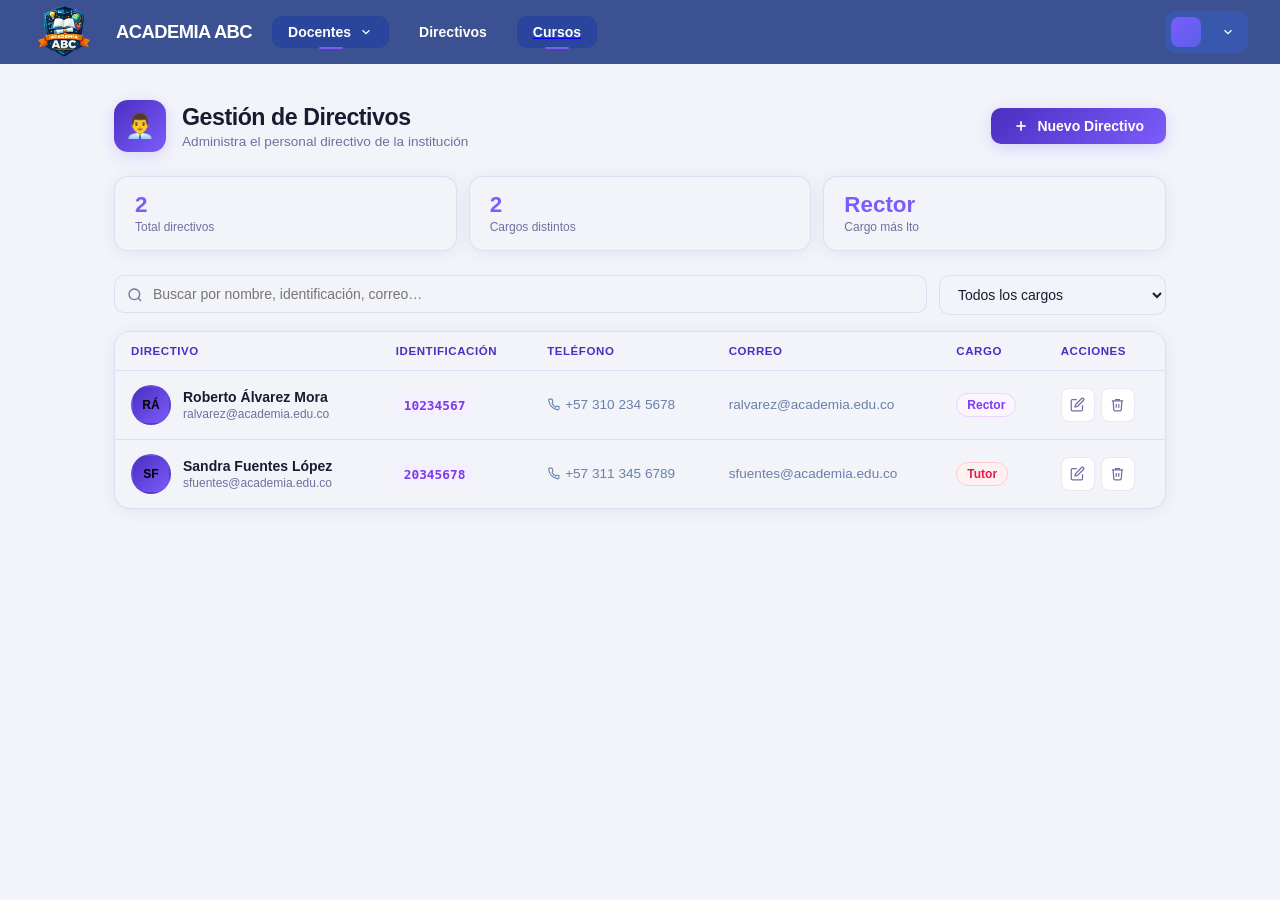
==== commit 09989226: "feat: :sparkles: Las iniciales ahora son dinamicas" ====
--- a/pages/directivos.html
+++ b/pages/directivos.html
@@ -48,7 +48,7 @@
   </div>
   <div class="dropdown-wrapper">
       <button class="avatar-btn" id="btn-perfil" onclick="toggleDropdown('perfil')">
-          <div class="avatar">JD</div>
+          <div id="avatar" class="avatar"></div>
           <span id="avatar-name" class="avatar-name"></span>
           <svg class="chevron" width="14" height="14" fill="none" stroke="currentColor" stroke-width="2" viewBox="0 0 24 24"><polyline points="6 9 12 15 18 9"/></svg>
       </button>
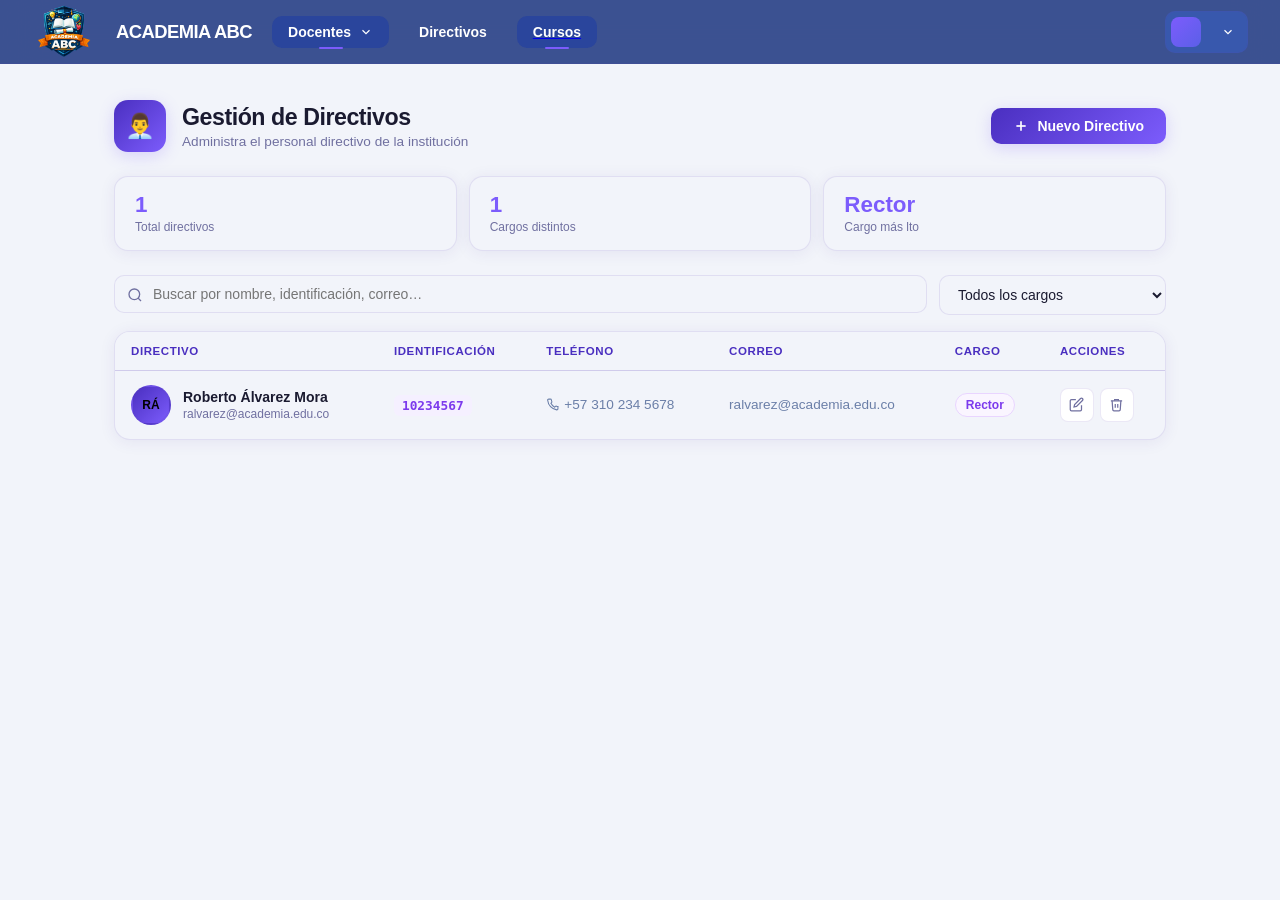
==== commit e1662461: "fix: :sparkles: Se corregieron errones con los datos dinamicos" ====
--- a/pages/directivos.html
+++ b/pages/directivos.html
@@ -4,8 +4,8 @@
     <meta charset="UTF-8">
     <meta name="viewport" content="width=device-width, initial-scale=1.0">
     <title>Gestión de Directivos · Academia ABC</title>
-    <link rel="stylesheet" href="../styles/menu.css">
-    <link rel="stylesheet" href="../styles/directivos.css">
+    <link rel="stylesheet" href="/styles/menu.css">
+    <link rel="stylesheet" href="/styles/directivos.css">
 </head>
 <body>
 
@@ -259,6 +259,6 @@
 
 <div class="toast" id="toast"></div>
 
-<script src="../scripts/directivos.js"></script>
+<script src="/scripts/directivos.js"></script>
 </body>
 </html>
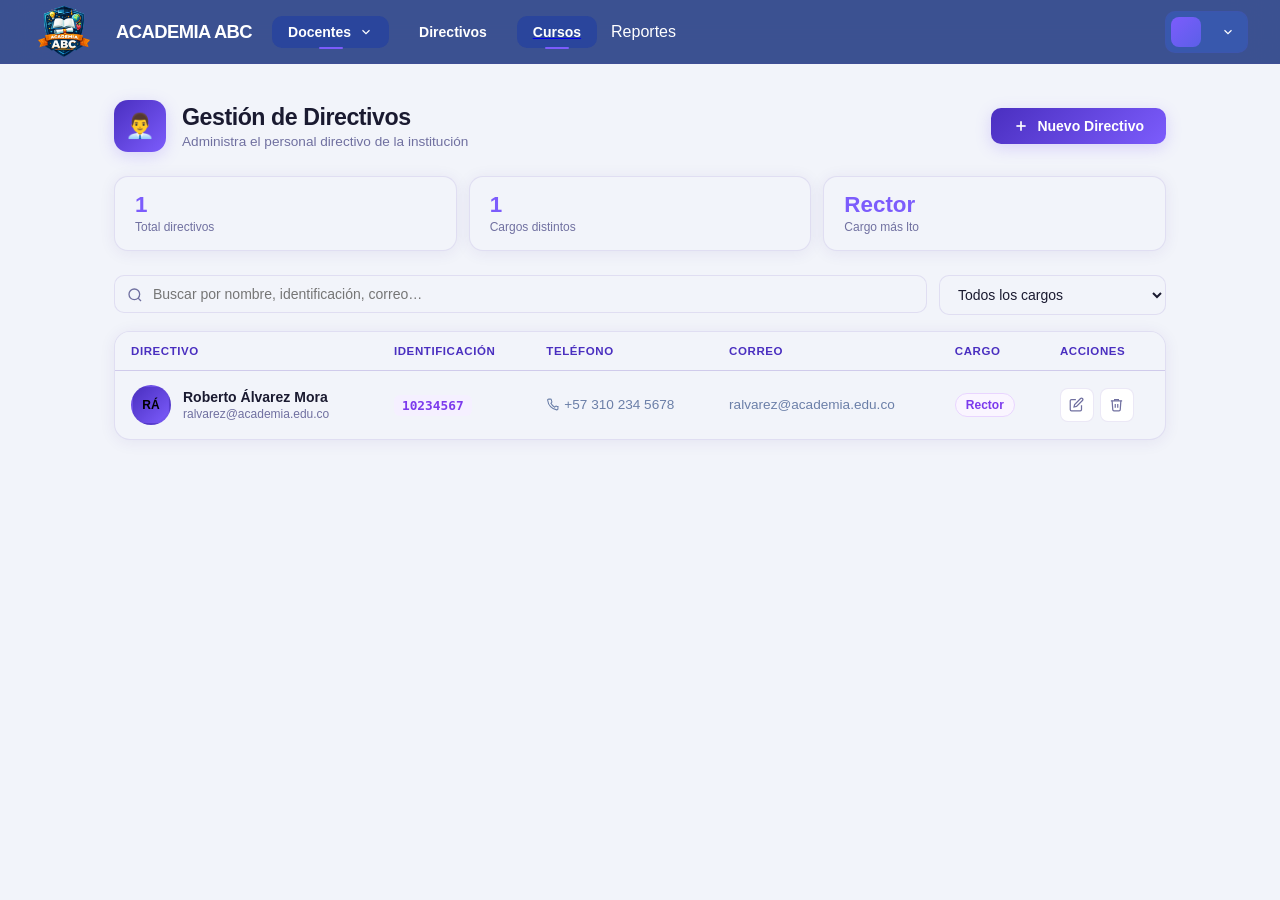
==== commit 3cca4493: "Add files via upload" ====
--- a/pages/directivos.html
+++ b/pages/directivos.html
@@ -10,59 +10,64 @@
 <body>
 
 <div class="backdrop" id="backdrop"></div>
-
 <nav>
-  <a class="nav-brand" href="/pages/menu.html">
-      <img src="../media/logo.png">
-      <div class="logo-icon"><a class="dropdown-item" href="../pages/menu.html">ACADEMIA ABC</a></div>
-  </a>
-  <div class="nav-links">
-      <div class="dropdown-wrapper">
-          <button class="nav-link active" id="btn-docentes" onclick="toggleDropdown('docentes')">
-              Docentes
-              <svg class="chevron" width="14" height="14" fill="none" stroke="currentColor" stroke-width="2" viewBox="0 0 24 24"><polyline points="6 9 12 15 18 9"/></svg>
-          </button>
-          <div class="dropdown" id="dropdown-docentes">
-              <div class="dropdown-header">Docentes</div>
-              <a class="dropdown-item" href="../pages/docentes.html">
-                  <div><div class="item-label">Gestión docentes</div><div class="item-sub">Crear, editar, eliminar</div></div>
+    <a class="nav-brand" href="/pages/menu.html">
+        <img src="../media/logo.png">
+        <div class="logo-icon"><a class="dropdown-item" href="../pages/menu.html">ACADEMIA ABC</a></div>
+    </a>
+    <div class="nav-links">
+        <div class="dropdown-wrapper">
+            <button class="nav-link active" id="btn-docentes" onclick="toggleDropdown('docentes')">
+                Docentes
+                <svg class="chevron" width="14" height="14" fill="none" stroke="currentColor" stroke-width="2" viewBox="0 0 24 24"><polyline points="6 9 12 15 18 9"/></svg>
+            </button>
+            <div class="dropdown" id="dropdown-docentes">
+                <div class="dropdown-header">Docentes</div>
+                <a class="dropdown-item" href="../pages/docentes.html">
+                    <div><div class="item-label">Gestión docentes</div><div class="item-sub">Crear, editar, eliminar</div></div>
+                </a>
+            </div>
+        </div>
+        <div class="dropdown-wrapper">
+            <button class="nav-link" id="btn-directivos" onclick="toggleDropdown('directivos')"><a class="dropdown-item" href="../pages/directivos.html">Directivos</a></button>
+        </div>
+        <div class="dropdown-wrapper">
+            <a href="/pages/cursos.html">
+                <button class="nav-link active" id="btn-cursos" onclick="toggleDropdown('cursos')">
+                  Cursos
+                </button>
               </a>
-          </div>
-      </div>
-      <div class="dropdown-wrapper">
-          <button class="nav-link" id="btn-directivos" onclick="toggleDropdown('directivos')"><a class="dropdown-item" href="../pages/directivos.html">Directivos</a></button>
-      </div>
-      <div class="dropdown-wrapper">
-          <a href="/pages/cursos.html">
-              <button class="nav-link active" id="btn-cursos" onclick="toggleDropdown('cursos')">
-                Cursos
-              </button>
+            <div class="dropdown" id="dropdown-cursos">
+                <div class="dropdown-header">Opciones</div>
+                <a class="dropdown-item" href="#"><div class="item-icon ic-blue">📚</div><div><div class="item-label">Explorar cursos</div><div class="item-sub">Todos los disponibles</div></div></a>
+                <a class="dropdown-item" href="#"><div class="item-icon ic-green">✅</div><div><div class="item-label">Matriculados</div><div class="item-sub">5 cursos activos</div></div></a>
+                <a class="dropdown-item" href="#"><div class="item-icon ic-purple">✏️</div><div><div class="item-label">Editar</div><div class="item-sub">Editor de cursos</div></div></a>
+            </div>
+        </div>
+
+        <div class="dropdown-wrapper">
+            <a class="dropdown-item" href="/pages/reporte.html">Reportes</a>
+        </div>
+    </div>
+
+    
+    <div class="dropdown-wrapper">
+        <button class="avatar-btn" id="btn-perfil" onclick="toggleDropdown('perfil')">
+            <div id="avatar" class="avatar"></div>
+            <span id="avatar-name" class="avatar-name"></span>
+            <svg class="chevron" width="14" height="14" fill="none" stroke="currentColor" stroke-width="2" viewBox="0 0 24 24"><polyline points="6 9 12 15 18 9"/></svg>
+        </button>
+        <div class="dropdown dropdown-right" id="dropdown-perfil">
+            <div class="dropdown-header">Mi cuenta</div>
+            <a class="dropdown-item" href="../pages/perfil.html">
+                <div class="item-icon ic-blue">👤</div>
+                <div><div class="item-label">Mi perfil</div><div class="item-sub">Datos personales</div></div>
             </a>
-          <div class="dropdown" id="dropdown-cursos">
-              <div class="dropdown-header">Opciones</div>
-              <a class="dropdown-item" href="#"><div class="item-icon ic-blue">📚</div><div><div class="item-label">Explorar cursos</div><div class="item-sub">Todos los disponibles</div></div></a>
-              <a class="dropdown-item" href="#"><div class="item-icon ic-green">✅</div><div><div class="item-label">Matriculados</div><div class="item-sub">5 cursos activos</div></div></a>
-              <a class="dropdown-item" href="#"><div class="item-icon ic-purple">✏️</div><div><div class="item-label">Editar</div><div class="item-sub">Editor de cursos</div></div></a>
-          </div>
-      </div>
-  </div>
-  <div class="dropdown-wrapper">
-      <button class="avatar-btn" id="btn-perfil" onclick="toggleDropdown('perfil')">
-          <div id="avatar" class="avatar"></div>
-          <span id="avatar-name" class="avatar-name"></span>
-          <svg class="chevron" width="14" height="14" fill="none" stroke="currentColor" stroke-width="2" viewBox="0 0 24 24"><polyline points="6 9 12 15 18 9"/></svg>
-      </button>
-      <div class="dropdown dropdown-right" id="dropdown-perfil">
-          <div class="dropdown-header">Mi cuenta</div>
-          <a class="dropdown-item" href="../pages/perfil.html">
-              <div class="item-icon ic-blue">👤</div>
-              <div><div class="item-label">Mi perfil</div><div class="item-sub">Datos personales</div></div>
-          </a>
-          <div class="dropdown-divider"></div>
-          <a class="dropdown-item" href="/pages/login.html"><div><div class="item-label item-danger">Cerrar sesión</div></div></a>
-      </div>
-  </div>
-</nav>
+            <div class="dropdown-divider"></div>
+            <a class="dropdown-item" href="/pages/login.html"><div><div class="item-label item-danger">Cerrar sesión</div></div></a>
+        </div>
+    </div>
+  </nav>
 
 
 
--- a/styles/menu.css
+++ b/styles/menu.css
@@ -24,7 +24,7 @@
 
 /* ── NAV ── */
 nav {
-  position: fixed;
+  position: absolute;
   top: 0; left: 0; right: 0;
   z-index: 100;
   background: rgba(28, 52, 126, 0.85);
